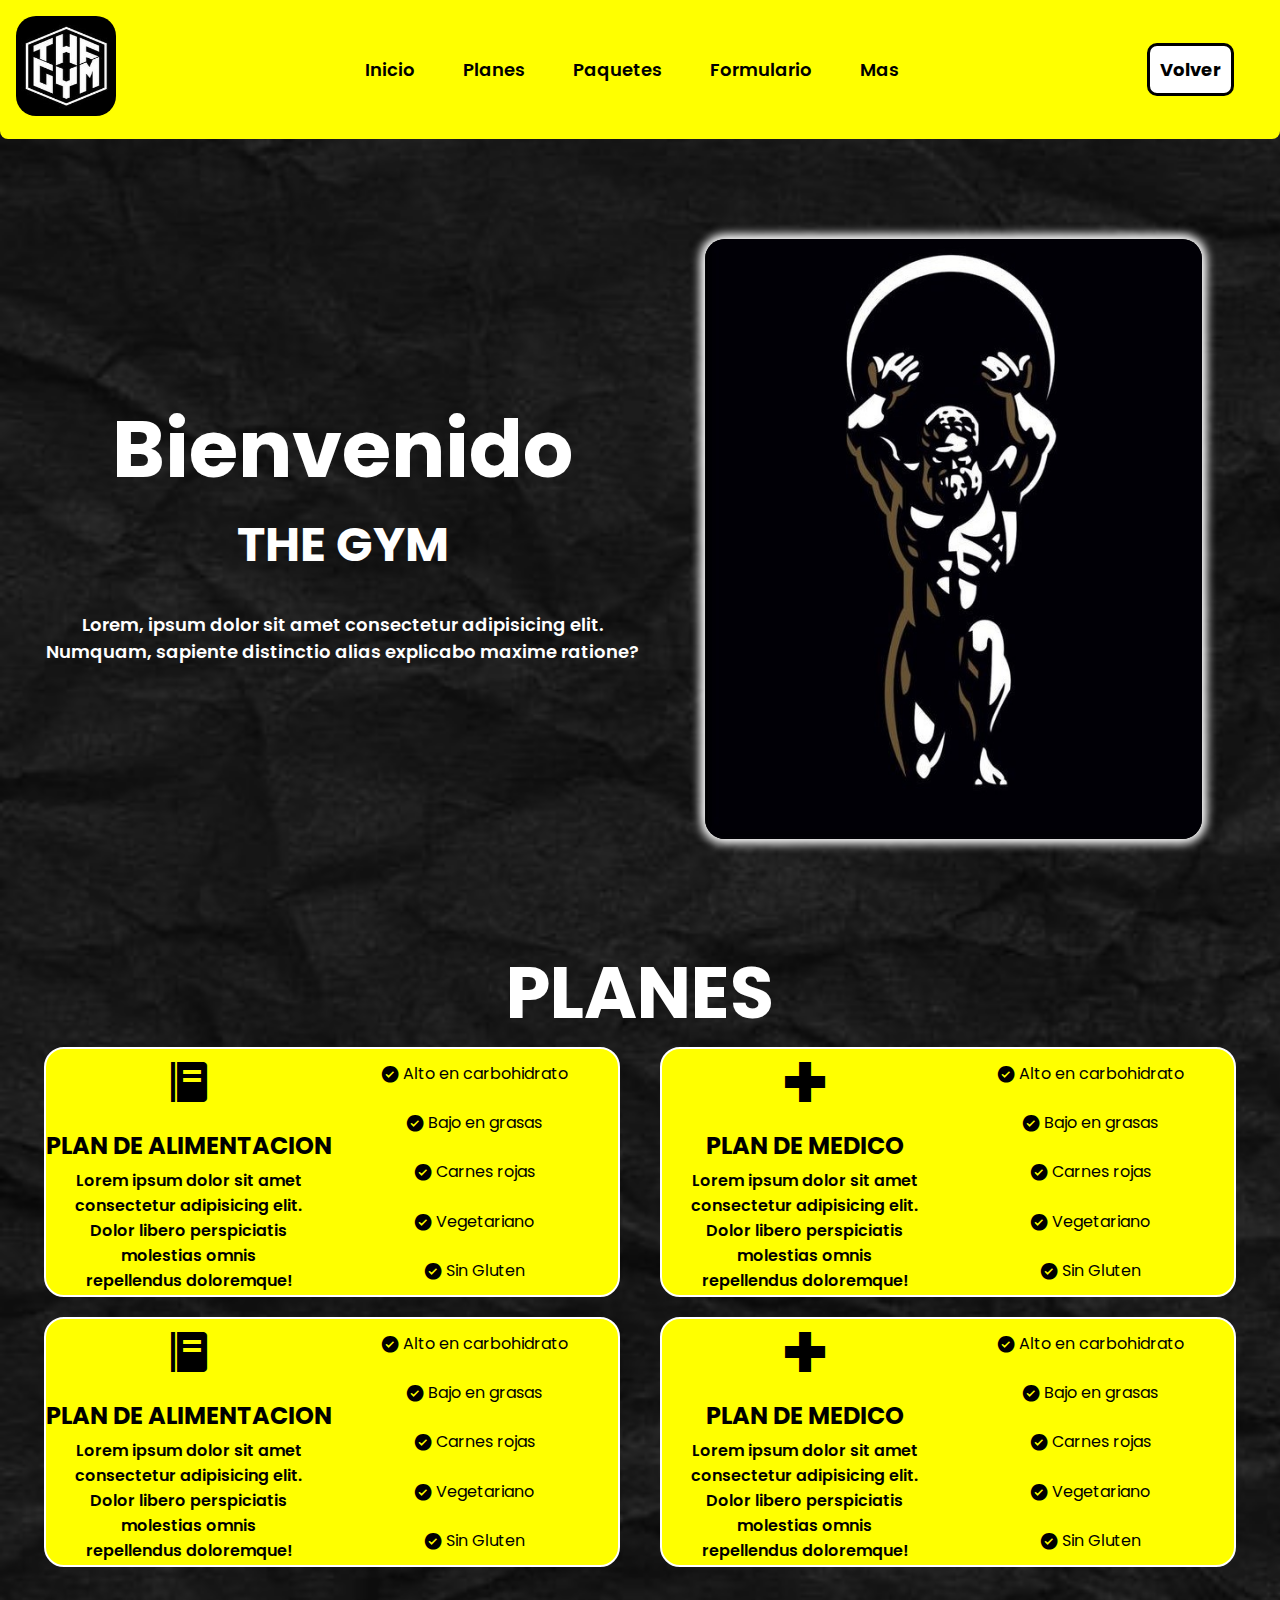
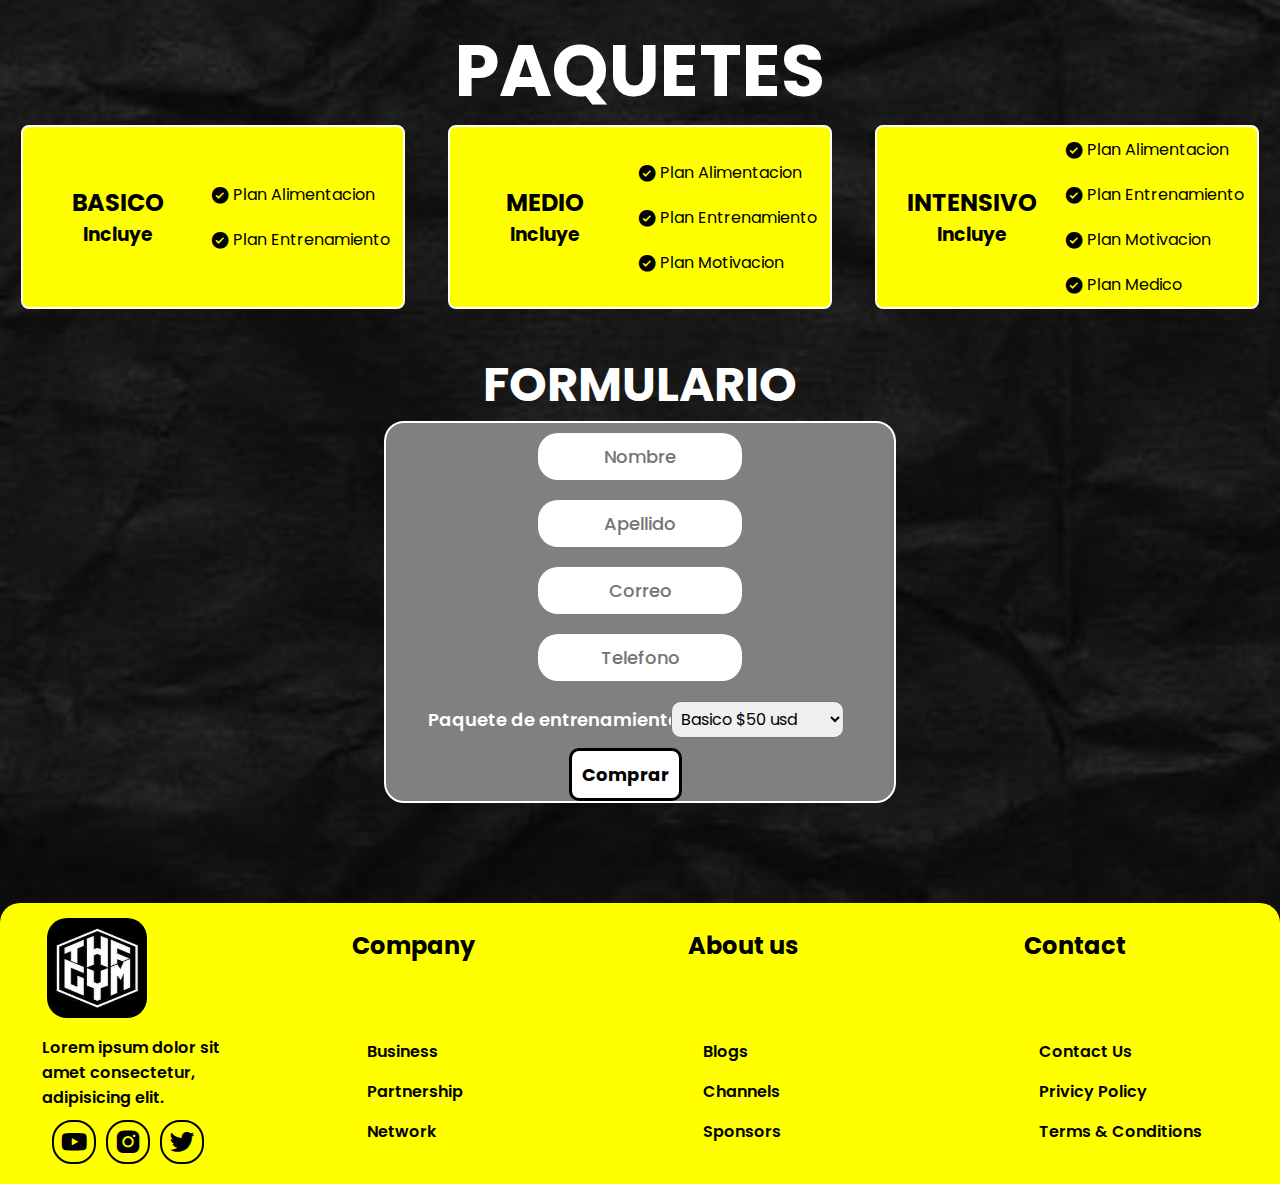
==== page/contrato.html @ 53d8124a "V 0.0.1" ====
<!DOCTYPE html>
<html lang="en">
  <head>
    <meta charset="UTF-8" />
    <meta name="viewport" content="width=device-width, initial-scale=1.0" />
    <link
      href="https://unpkg.com/boxicons@2.1.4/css/boxicons.min.css"
      rel="stylesheet" />
    <link rel="preconnect" href="https://fonts.gstatic.com" crossorigin />
    <link rel="preconnect" href="https://fonts.googleapis.com" />
    <link
      href="https://fonts.googleapis.com/css2?family=Poppins:ital,wght@0,400;0,500;0,600;1,700&display=swap"
      rel="stylesheet" />
    <link rel="stylesheet" href="../css/contrato.css" />
    <title>The Gym | Fitnes</title>
  </head>
  <body>
    <!-- navegador -->
    <nav>
      <div class="nav-logo">
        <a href="../index.html"><img src="../assets/img/logo.jpg" /></a>
      </div>
      <ul class="nav-links">
        <li><a href="../index.html">Inicio</a></li>
        <li><a href="#Planes">Planes</a></li>
        <li><a href="#Paquetes">Paquetes</a></li>
        <li><a href="#Formulario">Formulario</a></li>
        <li><a href="#mas">Mas</a></li>
      </ul>
      <a href="../index.html" class="btn-link"
        ><button class="btn">Volver</button></a
      >
    </nav>
    <!-- header -->
    <header>
      <div class="header-title">
        <h2>Bienvenido</h2>
        <h3>THE GYM</h3>
        <p>
          Lorem, ipsum dolor sit amet consectetur adipisicing elit. Numquam,
          sapiente distinctio alias explicabo maxime ratione?
        </p>
      </div>
      <div class="header-img">
        <img src="../assets/img/img1.jpg" />
      </div>
    </header>
    <!-- main -->
    <main>
      <div class="title-plans">
        <h2 id="Planes">Planes</h2>
      </div>
      <div class="content-plans1">
        <section class="casilla">
          <div class="container-info">
            <div class="icon">
              <i class="bx bxs-food-menu"></i>
            </div>
            <div class="title">
              <h2>Plan de alimentacion</h2>
            </div>
            <div class="txt">
              <p>
                Lorem ipsum dolor sit amet consectetur adipisicing elit. Dolor
                libero perspiciatis molestias omnis repellendus doloremque!
              </p>
            </div>
          </div>
          <div class="container-check">
            <div class="plans-check">
              <i class="bx bxs-check-circle"></i>
              <p>Alto en carbohidrato</p>
            </div>
            <div class="plans-check">
              <i class="bx bxs-check-circle"></i>
              <p>Bajo en grasas</p>
            </div>
            <div class="plans-check">
              <i class="bx bxs-check-circle"></i>
              <p>Carnes rojas</p>
            </div>
            <div class="plans-check">
              <i class="bx bxs-check-circle"></i>
              <p>Vegetariano</p>
            </div>
            <div class="plans-check">
              <i class="bx bxs-check-circle"></i>
              <p>Sin Gluten</p>
            </div>
          </div>
        </section>
        <section class="casilla">
          <div class="container-info">
            <div class="icon">
              <i class="bx bx-plus-medical"></i>
            </div>
            <div class="title">
              <h2>Plan de Medico</h2>
            </div>
            <div class="txt">
              <p>
                Lorem ipsum dolor sit amet consectetur adipisicing elit. Dolor
                libero perspiciatis molestias omnis repellendus doloremque!
              </p>
            </div>
          </div>
          <div class="container-check">
            <div class="plans-check">
              <i class="bx bxs-check-circle"></i>
              <p>Alto en carbohidrato</p>
            </div>
            <div class="plans-check">
              <i class="bx bxs-check-circle"></i>
              <p>Bajo en grasas</p>
            </div>
            <div class="plans-check">
              <i class="bx bxs-check-circle"></i>
              <p>Carnes rojas</p>
            </div>
            <div class="plans-check">
              <i class="bx bxs-check-circle"></i>
              <p>Vegetariano</p>
            </div>
            <div class="plans-check">
              <i class="bx bxs-check-circle"></i>
              <p>Sin Gluten</p>
            </div>
          </div>
        </section>
      </div>
      <div class="content-plans2">
        <section class="casilla">
          <div class="container-info">
            <div class="icon">
              <i class="bx bxs-food-menu"></i>
            </div>
            <div class="title">
              <h2>Plan de alimentacion</h2>
            </div>
            <div class="txt">
              <p>
                Lorem ipsum dolor sit amet consectetur adipisicing elit. Dolor
                libero perspiciatis molestias omnis repellendus doloremque!
              </p>
            </div>
          </div>
          <div class="container-check">
            <div class="plans-check">
              <i class="bx bxs-check-circle"></i>
              <p>Alto en carbohidrato</p>
            </div>
            <div class="plans-check">
              <i class="bx bxs-check-circle"></i>
              <p>Bajo en grasas</p>
            </div>
            <div class="plans-check">
              <i class="bx bxs-check-circle"></i>
              <p>Carnes rojas</p>
            </div>
            <div class="plans-check">
              <i class="bx bxs-check-circle"></i>
              <p>Vegetariano</p>
            </div>
            <div class="plans-check">
              <i class="bx bxs-check-circle"></i>
              <p>Sin Gluten</p>
            </div>
          </div>
        </section>
        <section class="casilla">
          <div class="container-info">
            <div class="icon">
              <i class="bx bx-plus-medical"></i>
            </div>
            <div class="title">
              <h2>Plan de Medico</h2>
            </div>
            <div class="txt">
              <p>
                Lorem ipsum dolor sit amet consectetur adipisicing elit. Dolor
                libero perspiciatis molestias omnis repellendus doloremque!
              </p>
            </div>
          </div>
          <div class="container-check">
            <div class="plans-check">
              <i class="bx bxs-check-circle"></i>
              <p>Alto en carbohidrato</p>
            </div>
            <div class="plans-check">
              <i class="bx bxs-check-circle"></i>
              <p>Bajo en grasas</p>
            </div>
            <div class="plans-check">
              <i class="bx bxs-check-circle"></i>
              <p>Carnes rojas</p>
            </div>
            <div class="plans-check">
              <i class="bx bxs-check-circle"></i>
              <p>Vegetariano</p>
            </div>
            <div class="plans-check">
              <i class="bx bxs-check-circle"></i>
              <p>Sin Gluten</p>
            </div>
          </div>
        </section>
      </div>
      <div class="title-paquete">
        <h2 id="Paquetes">Paquetes</h2>
      </div>
      <div class="content-p">
        <div class="tarjeta-p">
          <div class="container-p">
            <div class="p-title">
              <h2>Basico</h2>
            </div>
            <div class="p-subtitle">
              <h3>Incluye</h3>
            </div>
          </div>
          <div class="container-p-check">
            <div class="p-check">
              <i class="bx bxs-check-circle"></i>
              <p>Plan Alimentacion</p>
            </div>
            <div class="p-check">
              <i class="bx bxs-check-circle"></i>
              <p>Plan Entrenamiento</p>
            </div>
          </div>
        </div>
        <div class="tarjeta-p">
          <div class="container-p">
            <div class="p-title">
              <h2>Medio</h2>
            </div>
            <div class="p-subtitle">
              <h3>Incluye</h3>
            </div>
          </div>
          <div class="container-p-check">
            <div class="p-check">
              <i class="bx bxs-check-circle"></i>
              <p>Plan Alimentacion</p>
            </div>
            <div class="p-check">
              <i class="bx bxs-check-circle"></i>
              <p>Plan Entrenamiento</p>
            </div>
            <div class="p-check">
              <i class="bx bxs-check-circle"></i>
              <p>Plan Motivacion</p>
            </div>
          </div>
        </div>
        <div class="tarjeta-p">
          <div class="container-p">
            <div class="p-title">
              <h2>Intensivo</h2>
            </div>
            <div class="p-subtitle">
              <h3>Incluye</h3>
            </div>
          </div>
          <div class="container-p-check">
            <div class="p-check">
              <i class="bx bxs-check-circle"></i>
              <p>Plan Alimentacion</p>
            </div>
            <div class="p-check">
              <i class="bx bxs-check-circle"></i>
              <p>Plan Entrenamiento</p>
            </div>
            <div class="p-check">
              <i class="bx bxs-check-circle"></i>
              <p>Plan Motivacion</p>
            </div>
            <div class="p-check">
              <i class="bx bxs-check-circle"></i>
              <p>Plan Medico</p>
            </div>
          </div>
        </div>
      </div>
    </main>
    <div class="title-form" id="Formulario">
      <h2>Formulario</h2>
    </div>
    <form action="#" method="post">
      <div class="container-form">
        <label><input type="text" name="nombre" placeholder="Nombre" /></label>
        <label
          ><input type="text" name="apellido" placeholder="Apellido"
        /></label>
        <label><input type="email" name="mail" placeholder="Correo" /></label>
        <label>
          <input type="tel" name="telefono" placeholder="Telefono"
        /></label>
        <div class="form-check">
          <div class="txt">
            <p>Paquete de entrenamiento</p>
          </div>
          <select name="entrenamiento" id="">
            <option value="1">Basico $50 usd</option>
            <option value="2">Medio $70 usd</option>
            <option value="3">Intensivo $150 usd</option>
          </select>
        </div>
        <button class="btn">Comprar</button>
      </div>
    </form>
    <footer id="mas">
      <div class="content-footer">
        <div class="logo-footer">
          <img src="../assets/img/logo.jpg" />
          <p>Lorem ipsum dolor sit amet consectetur, adipisicing elit.</p>
          <div class="redes">
            <a href="#"><i class="bx bxl-youtube"></i></a>
            <a href="#"><i class="bx bxl-instagram-alt"></i></a>
            <a href="#"><i class="bx bxl-twitter"></i></a>
          </div>
        </div>
        <div class="content-links">
          <div class="container-links">
            <h3>Company</h3>
            <ul>
              <li><a href="#">Business</a></li>
              <li><a href="#">Partnership</a></li>
              <li><a href="#">Network</a></li>
            </ul>
          </div>
          <div class="container-links">
            <h3>About us</h3>
            <ul>
              <li><a href="#">Blogs</a></li>
              <li><a href="#">Channels</a></li>
              <li><a href="#">Sponsors</a></li>
            </ul>
          </div>
          <div class="container-links">
            <h3>Contact</h3>
            <ul>
              <li><a href="#">Contact Us</a></li>
              <li><a href="#">Privicy Policy</a></li>
              <li><a href="#">Terms & Conditions</a></li>
            </ul>
          </div>
        </div>
      </div>
    </footer>
  </body>
</html>
---- css/contrato.css ----
* {
  padding: 0;
  margin: 0;
  font-family: "poppins", sans-serif;
  box-sizing: border-box;
}
/* colores a usar*/
:root {
  --main-color: #ffff00;
  --txt-color: #ffffff;
  --txt-color-2: #000;
  --second-color: #ffff0090;
  --bg-color: #070613;
  --bg-color-2: grey;
}

body {
  background-image: url(../assets/img/bg.jpg);
  margin: auto;
  background-repeat: no-repeat;
  background-size: cover;
}
/* navegador */
nav {
  background-color: var(--main-color);
  padding: 1rem 1rem;
  display: flex;
  align-items: center;
  justify-content: space-between;
  gap: 2rem;
  border-bottom-left-radius: 8px;
  border-bottom-right-radius: 8px;
}
/* logo */
.nav-logo img {
  width: 100px;
  height: 100px;
  border-radius: 20px;
}
/* contenedeor de links */
.nav-links {
  list-style: none;
  display: flex;
  align-items: center;
  gap: 3rem;
}
/* links  */
.nav-links a {
  text-decoration: none;
  color: var(--txt-color-2);
  font-weight: 600;
  font-size: 18px;
}

.nav-links a:hover {
  text-decoration: underline solid;
  position: relative;
  top: 2px;
}

/* boton/es */
.btn {
  display: flex;
  justify-content: center;
  align-items: center;
  padding: 10px;
  margin-right: 30px;
  background: transparent;
  border-radius: 10px;
  cursor: pointer;
  font-weight: 700;
  font-size: 18px;
  border: 3px solid;
  transition: all 0.3s;
  background-color: var(--txt-color);
}

.btn:hover {
  background-color: var(--bg-color-2);
  transform: scale(1.1);
}

.btn-link {
  text-decoration: none;
}
/* header */
header {
  display: flex;
  color: var(--txt-color);
  width: 100%;
  margin-top: 100px;
}
/* titulos y texto */
.header-title {
  display: flex;
  flex-direction: column;
  width: 50%;
  float: left;
  margin-left: 30px;
  margin-top: 150px;
  text-align: center;
  cursor: default;
}

.header-title h2 {
  font-size: 5rem;
  width: 100%;
}

.header-title h3 {
  font-size: 3rem;
}

.header-title p {
  font-size: 18px;
  font-weight: 600;
  margin-top: 30px;
}
/* imagen del header */
.header-img {
  display: flex;
  width: 50%;
  float: right;
  height: 600px;
  position: relative;
  left: 50px;
}

.header-img img {
  border-radius: 20px;
  box-shadow: 0 0 10px 5px white;
}
/* main */
main {
  width: 100%;
  margin-top: 100px;
}
/* seccion planes */

/* titulo de planes */
.title-plans {
  display: flex;
  justify-content: center;
  font-size: 3rem;
  color: var(--txt-color);
  text-transform: uppercase;
}
/* contenedor de tarjetas */
.content-plans1 {
  width: 100%;
  display: flex;
  flex-direction: row;
  justify-content: center;
}
.content-plans2 {
  width: 100%;
  display: flex;
  flex-direction: row;
  justify-content: center;
  margin-top: 20px;
}
/* tarjeta contenedor */
.casilla {
  display: flex;
  width: 45%;
  background-color: var(--main-color);
  height: 250px;
  border-radius: 20px;
  margin: 0 20px;
  border: 2px solid white;
  transition: all 0.4s;
}
/* animacion de tarjeta */
.casilla:hover {
  transform: scale(1.1);
}

.container-info {
  display: flex;
  flex-direction: column;
  justify-content: space-around;
  align-items: center;
  text-align: center;
  width: 50%;
  float: left;
}

.icon {
  font-size: 3rem;
}

.title h2 {
  font-size: 24px;
  text-transform: uppercase;
  text-align: center;
}

.txt {
  width: 80%;
  font-weight: 600;
}

.container-check {
  display: flex;
  width: 50%;
  float: right;
  flex-direction: column;
  justify-content: space-around;
  align-items: center;
}

.plans-check {
  display: flex;
  flex-direction: row;
}

.plans-check i {
  position: relative;
  top: 3px;
  right: 3px;
  font-size: 20px;
}
/* seccion planes */

/* titulo paquetes */
.title-paquete {
  display: flex;
  justify-content: center;
  margin-top: 50px;
  color: var(--txt-color);
  font-size: 3rem;
  text-transform: uppercase;
}
/* contenedor de tarjetas */
.content-p {
  display: flex;
  justify-content: space-around;
  width: 100%;
}
/* tarjeta contenedor */
.tarjeta-p {
  display: flex;
  width: 30%;
  justify-content: space-around;
  background-color: var(--main-color);
  border-radius: 8px;
  border: 2px solid white;
}
/* contenedor titulo y subtitulo */
.container-p {
  width: 50%;
  display: flex;
  flex-direction: column;
  justify-content: center;
}
/* titulo de tarjeta */
.p-title {
  text-transform: uppercase;
  text-align: center;
}
/* sub titulo de tarjeta */
.p-subtitle {
  text-align: center;
}
/* contenedor de planes en tarjeta */
.container-p-check {
  width: 50%;
  display: flex;
  flex-direction: column;
  justify-content: center;
}

.p-check {
  display: flex;
  flex-direction: row;
  margin: 10px 0;
}

.p-check i {
  position: relative;
  font-size: 20px;
  top: 3px;
  right: 3px;
}
/* seccion de formulario  */
form {
  width: 100%;
  display: flex;
  justify-content: center;
}
/* titulo de formulario */
.title-form {
  display: flex;
  justify-content: center;
  margin-top: 40px;
  color: var(--txt-color);
  text-transform: uppercase;
  font-size: 2rem;
}
/* contenedor de foemulario */
.container-form {
  width: 40%;
  display: flex;
  flex-direction: column;
  justify-content: center;
  align-items: center;
  background-color: var(--bg-color-2);
  border-radius: 20px;
  border: 2px solid white;
}
.container-form label {
  display: flex;
  width: 100%;
  justify-content: center;
  margin: 10px 0;
}

label input {
  display: flex;
  width: 40%;
  padding: 10px 8px;
  border: none;
  border-radius: 20px;
  font-size: 18px;
  font-weight: 500;
  text-align: center;
}

input::placeholder {
  display: flex;
  text-align: center;
}

.form-check {
  display: flex;
  align-items: center;
  justify-content: center;
  width: 90%;
  margin-top: 10px;
}

.form-check .txt {
  text-align: center;
  font-size: 18px;
  font-weight: 600;
  color: var(--txt-color);
}

.form-check select {
  display: flex;
  position: relative;
  right: 25px;
  font-size: 16px;
  border-radius: 10px;
  padding: 5px 5px;
}

.container-form .btn {
  margin-top: 10px;
}
/* footer */
footer {
  display: flex;
  margin-top: 100px;
  width: 100%;
  background-color: var(--main-color);
  border-top-left-radius: 20px;
  border-top-right-radius: 20px;
}

.content-footer {
  display: flex;
  width: 100%;
  justify-content: center;
}

.logo-footer {
  width: 25%;
}

.logo-footer img {
  width: 100px;
  height: 100px;
  border-radius: 20px;
  margin: 15px 0 0 15px;
}

.logo-footer p {
  width: 70%;
  margin-left: 10px;
  font-weight: 600;
  margin-top: 10px;
  cursor: default;
}
/* iconos de redes */
.redes {
  display: flex;
  margin-left: 10px;
  margin-top: 10px;
  margin-bottom: 20px;
  width: 25%;
  flex-direction: row;
  justify-content: space-between;
  list-style: none;
}

.redes a {
  text-decoration: none;
  color: var(--txt-color-2);
  transition: all 0.2s;
}

.redes a:hover {
  transform: scale(1.1);
  color: var(--bg-color-2);
}

.redes i {
  font-size: 30px;
  margin-left: 10px;
  border: 2px solid;
  border-radius: 20px;
  padding: 5px;
  transition: all 0.2s;
}

/* contenedor de links de footer */
.content-links {
  display: flex;
  width: 70%;
  flex-direction: row;
  justify-content: space-between;
}

.container-links {
  width: 25%;
  display: flex;
  flex-direction: column;
  justify-content: space-around;
}

.container-links h3 {
  font-size: 24px;
  cursor: default;
}

.container-links ul {
  margin-top: 10px;
}

.container-links li {
  margin: 15px;
  list-style: none;
}

.container-links a {
  text-decoration: none;
  color: var(--txt-color-2);
  transition: all 0.3s;
  font-weight: 600;
}

.container-links a:hover {
  text-decoration: underline 2px solid;
}

@media (min-width: 480px) and (max-width: 1200px) {
  /* navegador */
  nav {
    display: flex;
    flex-direction: column;
    justify-content: space-around;
  }
  /* links */
  .nav-links {
    display: flex;
    justify-content: space-around;
    gap: 20px;
  }
  /* header */
  header {
    display: flex;
    flex-direction: column;
    width: 100%;
    text-align: center;
    margin: 0;
    margin-top: 20px;
  }
  /* titulo del header */
  .header-title {
    display: flex;
    flex-direction: column;
    width: 100%;
    text-align: center;
    margin: 0;
  }

  .header-title p {
    font-size: 16px;
    margin: 0 20px;
  }
  /* imagen del header */
  .header-img {
    display: flex;
    justify-content: center;
    align-items: center;
    width: 100%;
    margin: 0;
  }

  .header-img img {
    width: 300px;
    height: 400px;
    position: relative;
    right: 50px;
    margin: 0;
  }
  /* seccion de planes */
  .content-plans1 {
    display: flex;
    flex-direction: column;
    width: 100%;
    align-items: center;
  }

  .content-plans2 {
    display: flex;
    flex-direction: column;
    width: 100%;
    align-items: center;
  }

  .casilla {
    width: 80%;
    margin-top: 30px;
    height: auto;
  }

  .txt {
    width: 100%;
    font-size: 16px;
    margin: auto;
  }
  /* seccion de paquetes */
  .content-p {
    display: flex;
    flex-direction: column;
    align-items: center;
    width: 100%;
  }

  .tarjeta-p {
    display: flex;
    width: 80%;
    margin: 10px 0;
  }
  /* seccion de formulario */
  form {
    width: 100%;
  }
  .container-form {
    width: 80%;
    display: flex;
  }

  .container-form label {
    width: 100%;
  }

  label input {
    width: 60%;
  }

  .form-check {
    display: flex;
    flex-direction: column;
    width: 100%;
    text-align: center;
  }

  .form-check select {
    display: flex;
    position: relative;
    left: 2px;
    margin: 10px 0;
  }

  .container-form button {
    display: flex;
    width: 70%;
    position: relative;
    left: 16px;
    margin-bottom: 10px;
    margin-top: 10px;
  }
  /* footer */
  footer {
    display: flex;
    margin: 0;
    margin-top: 40px;
  }

  .logo-footer {
    width: 100%;
    display: flex;
    justify-content: space-around;
    align-items: center;
    text-align: center;
  }

  .logo-footer p {
    width: 40%;
  }

  .redes {
    display: flex;
    margin: 20px 0;
  }

  .content-links {
    display: flex;
    flex-direction: row;
    justify-content: center;
    text-align: center;
  }

  .content-footer {
    display: flex;
    flex-direction: column;
  }

  .redes {
    display: flex;
    flex-direction: column;
  }

  .redes a {
    margin: 5px 0;
  }

  .content-links {
    width: 100%;
    display: flex;
    flex-direction: row;
    justify-content: space-around;
  }
}
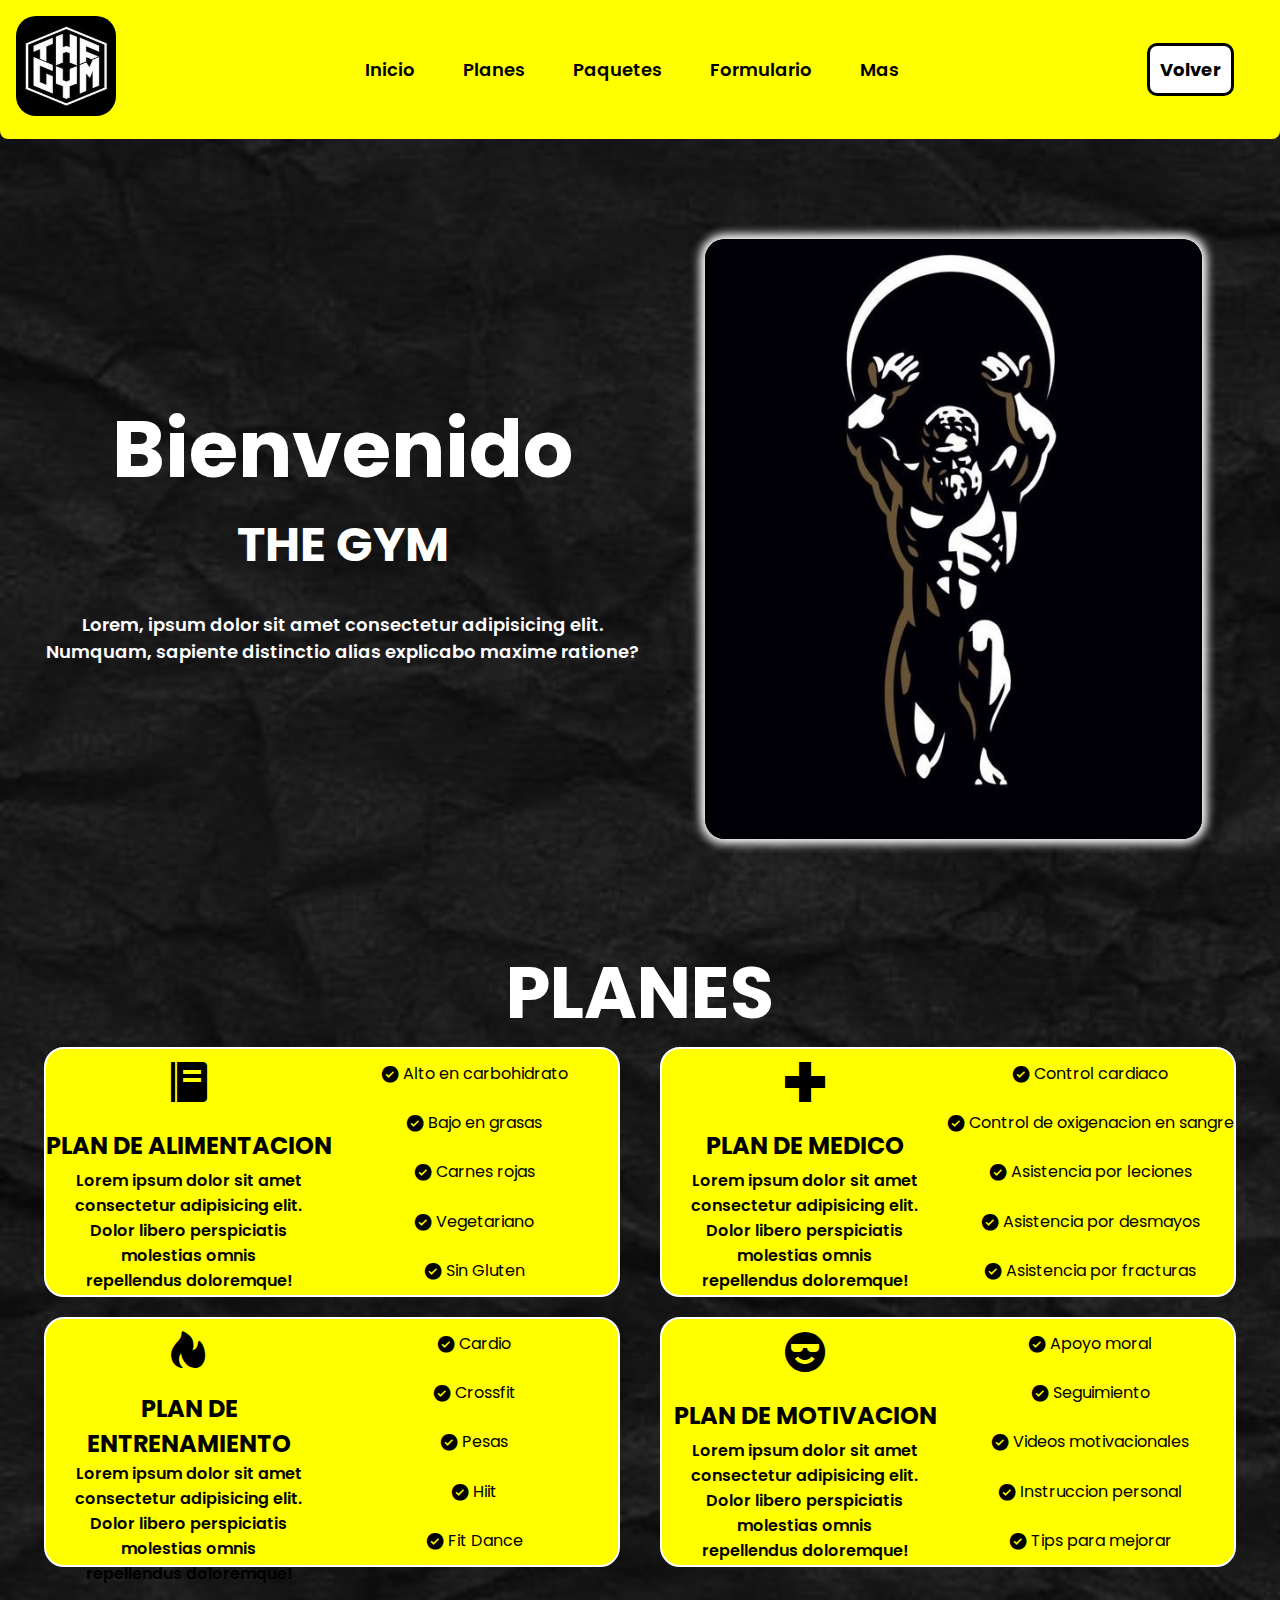
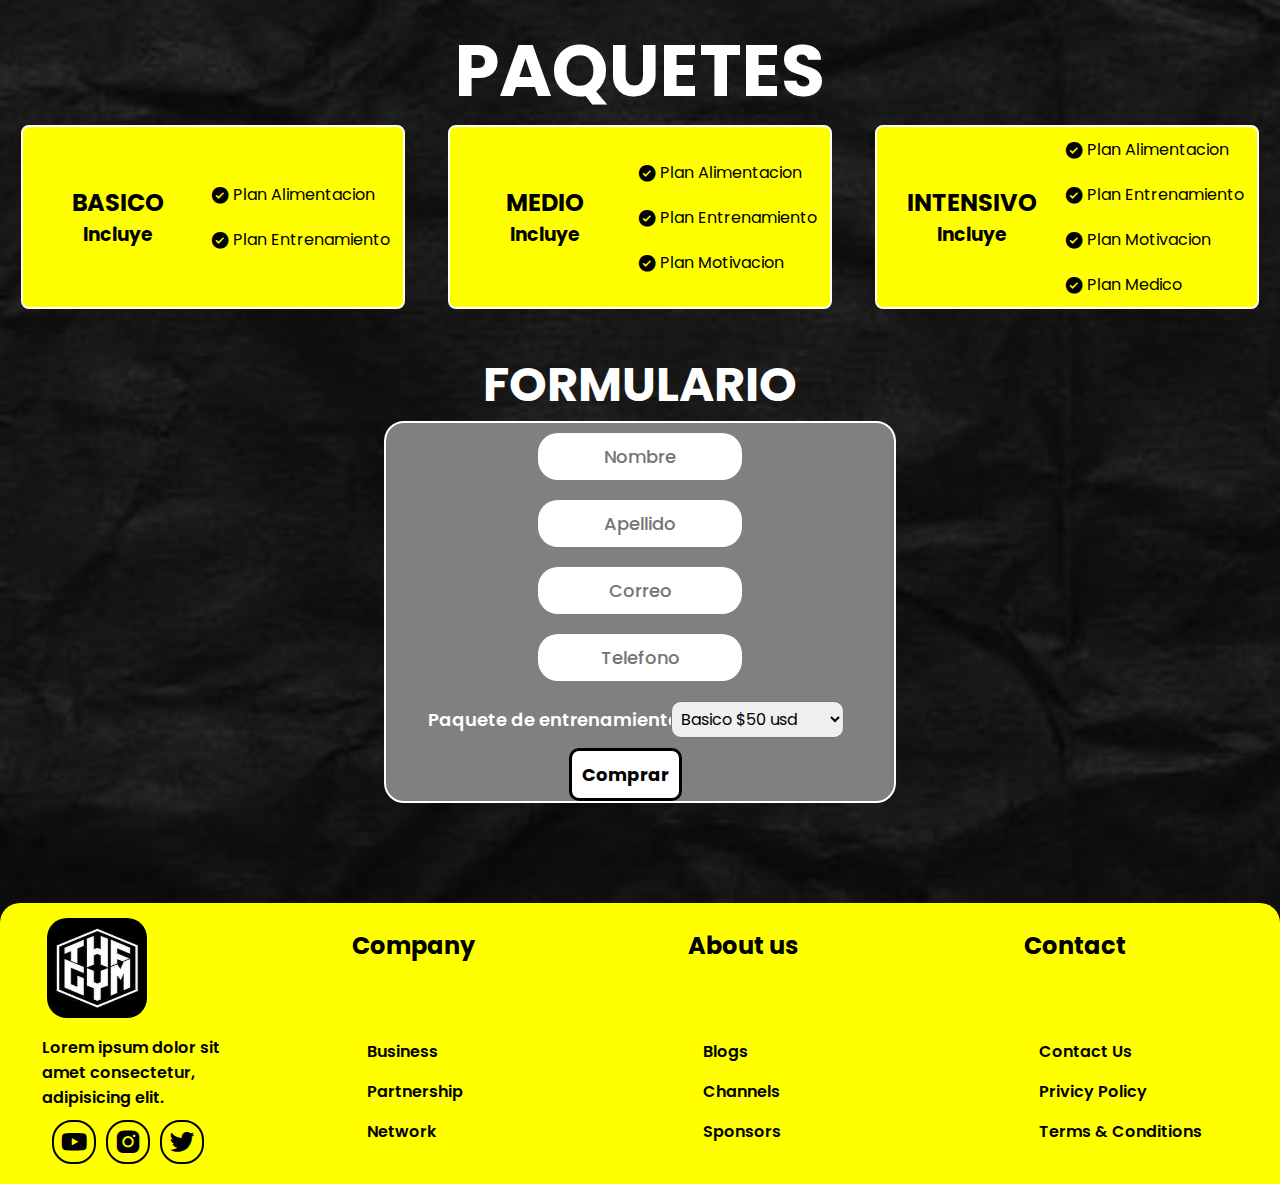
==== commit 21914757: "V 0.0.2" ====
--- a/page/contrato.html
+++ b/page/contrato.html
@@ -107,23 +107,23 @@
           <div class="container-check">
             <div class="plans-check">
               <i class="bx bxs-check-circle"></i>
-              <p>Alto en carbohidrato</p>
-            </div>
-            <div class="plans-check">
-              <i class="bx bxs-check-circle"></i>
-              <p>Bajo en grasas</p>
-            </div>
-            <div class="plans-check">
-              <i class="bx bxs-check-circle"></i>
-              <p>Carnes rojas</p>
-            </div>
-            <div class="plans-check">
-              <i class="bx bxs-check-circle"></i>
-              <p>Vegetariano</p>
-            </div>
-            <div class="plans-check">
-              <i class="bx bxs-check-circle"></i>
-              <p>Sin Gluten</p>
+              <p>Control cardiaco</p>
+            </div>
+            <div class="plans-check">
+              <i class="bx bxs-check-circle"></i>
+              <p>Control de oxigenacion en sangre</p>
+            </div>
+            <div class="plans-check">
+              <i class="bx bxs-check-circle"></i>
+              <p>Asistencia por leciones</p>
+            </div>
+            <div class="plans-check">
+              <i class="bx bxs-check-circle"></i>
+              <p>Asistencia por desmayos</p>
+            </div>
+            <div class="plans-check">
+              <i class="bx bxs-check-circle"></i>
+              <p>Asistencia por fracturas</p>
             </div>
           </div>
         </section>
@@ -132,10 +132,10 @@
         <section class="casilla">
           <div class="container-info">
             <div class="icon">
-              <i class="bx bxs-food-menu"></i>
+              <i class="bx bxs-hot"></i>
             </div>
             <div class="title">
-              <h2>Plan de alimentacion</h2>
+              <h2>Plan de entrenamiento</h2>
             </div>
             <div class="txt">
               <p>
@@ -147,33 +147,33 @@
           <div class="container-check">
             <div class="plans-check">
               <i class="bx bxs-check-circle"></i>
-              <p>Alto en carbohidrato</p>
-            </div>
-            <div class="plans-check">
-              <i class="bx bxs-check-circle"></i>
-              <p>Bajo en grasas</p>
-            </div>
-            <div class="plans-check">
-              <i class="bx bxs-check-circle"></i>
-              <p>Carnes rojas</p>
-            </div>
-            <div class="plans-check">
-              <i class="bx bxs-check-circle"></i>
-              <p>Vegetariano</p>
-            </div>
-            <div class="plans-check">
-              <i class="bx bxs-check-circle"></i>
-              <p>Sin Gluten</p>
+              <p>Cardio</p>
+            </div>
+            <div class="plans-check">
+              <i class="bx bxs-check-circle"></i>
+              <p>Crossfit</p>
+            </div>
+            <div class="plans-check">
+              <i class="bx bxs-check-circle"></i>
+              <p>Pesas</p>
+            </div>
+            <div class="plans-check">
+              <i class="bx bxs-check-circle"></i>
+              <p>Hiit</p>
+            </div>
+            <div class="plans-check">
+              <i class="bx bxs-check-circle"></i>
+              <p>Fit Dance</p>
             </div>
           </div>
         </section>
         <section class="casilla">
           <div class="container-info">
             <div class="icon">
-              <i class="bx bx-plus-medical"></i>
+              <i class="bx bxs-cool"></i>
             </div>
             <div class="title">
-              <h2>Plan de Medico</h2>
+              <h2>Plan de Motivacion</h2>
             </div>
             <div class="txt">
               <p>
@@ -185,23 +185,23 @@
           <div class="container-check">
             <div class="plans-check">
               <i class="bx bxs-check-circle"></i>
-              <p>Alto en carbohidrato</p>
-            </div>
-            <div class="plans-check">
-              <i class="bx bxs-check-circle"></i>
-              <p>Bajo en grasas</p>
-            </div>
-            <div class="plans-check">
-              <i class="bx bxs-check-circle"></i>
-              <p>Carnes rojas</p>
-            </div>
-            <div class="plans-check">
-              <i class="bx bxs-check-circle"></i>
-              <p>Vegetariano</p>
-            </div>
-            <div class="plans-check">
-              <i class="bx bxs-check-circle"></i>
-              <p>Sin Gluten</p>
+              <p>Apoyo moral</p>
+            </div>
+            <div class="plans-check">
+              <i class="bx bxs-check-circle"></i>
+              <p>Seguimiento</p>
+            </div>
+            <div class="plans-check">
+              <i class="bx bxs-check-circle"></i>
+              <p>Videos motivacionales</p>
+            </div>
+            <div class="plans-check">
+              <i class="bx bxs-check-circle"></i>
+              <p>Instruccion personal</p>
+            </div>
+            <div class="plans-check">
+              <i class="bx bxs-check-circle"></i>
+              <p>Tips para mejorar</p>
             </div>
           </div>
         </section>
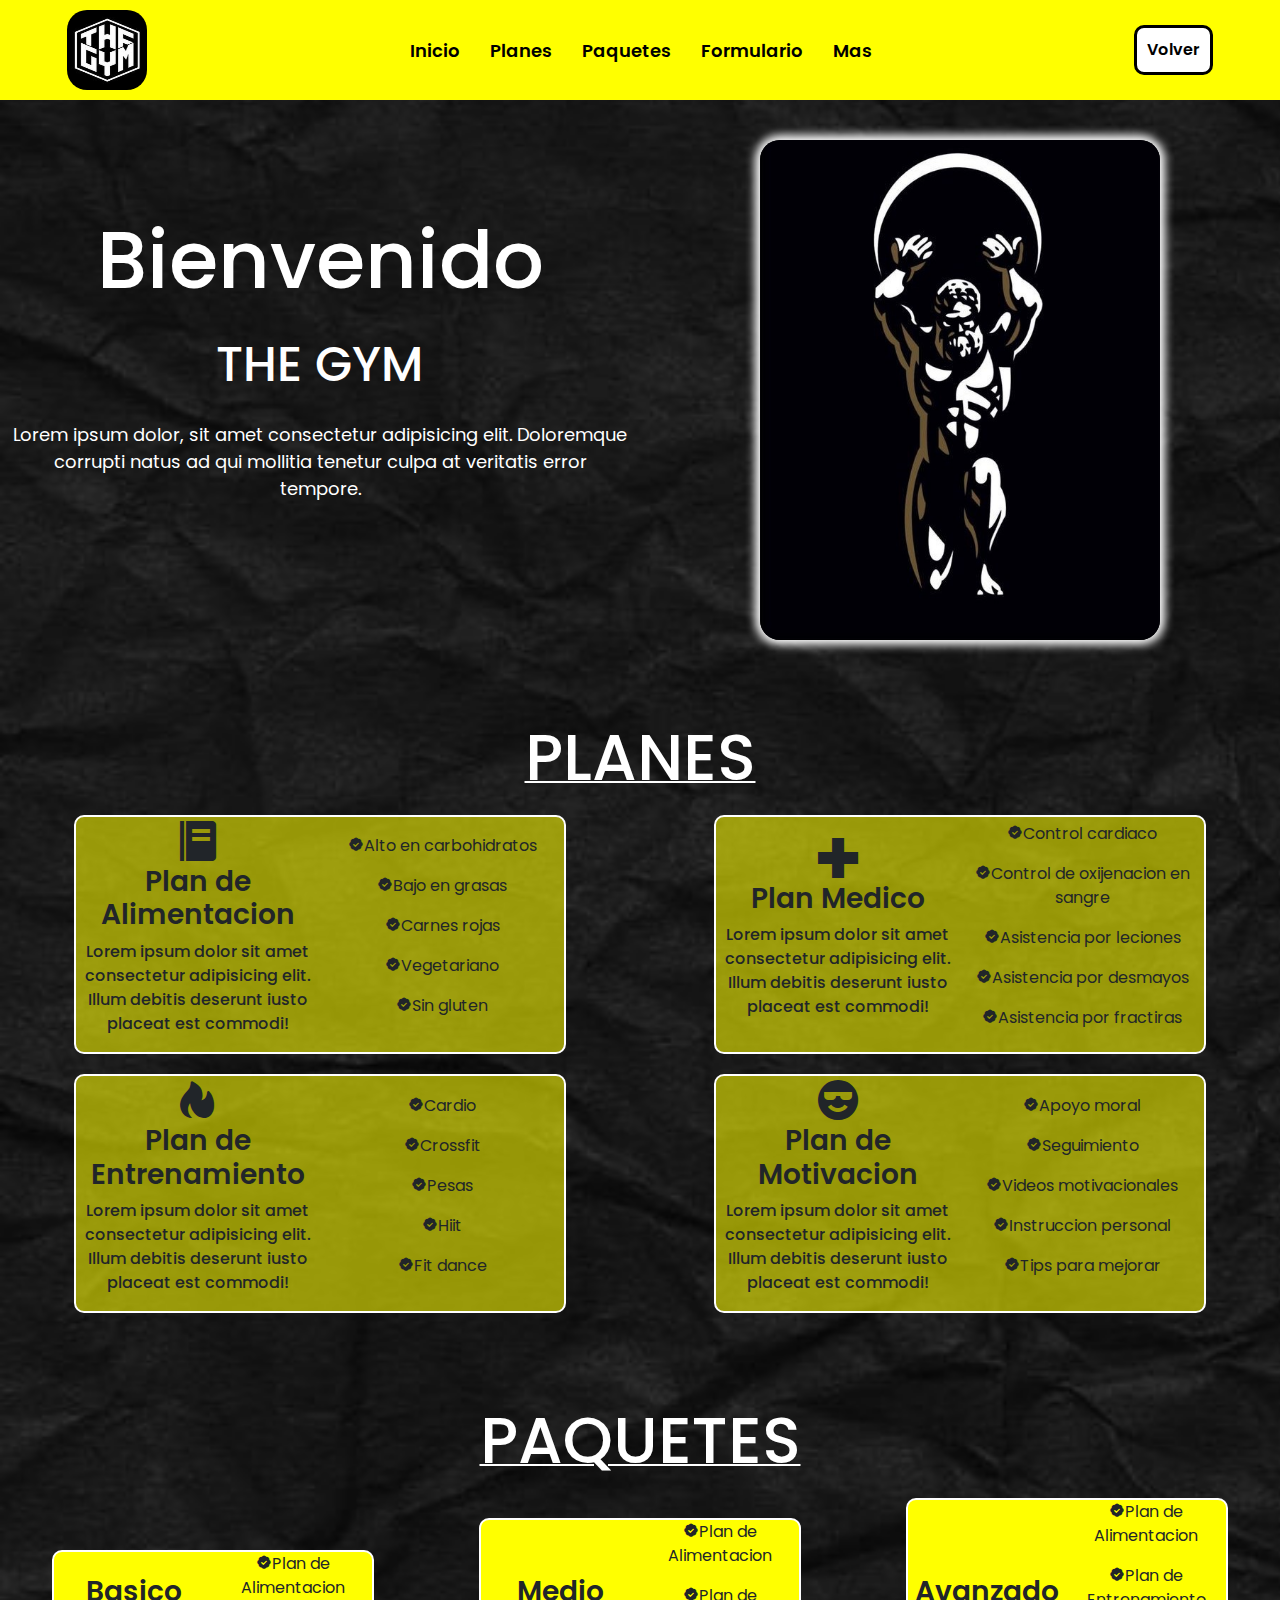
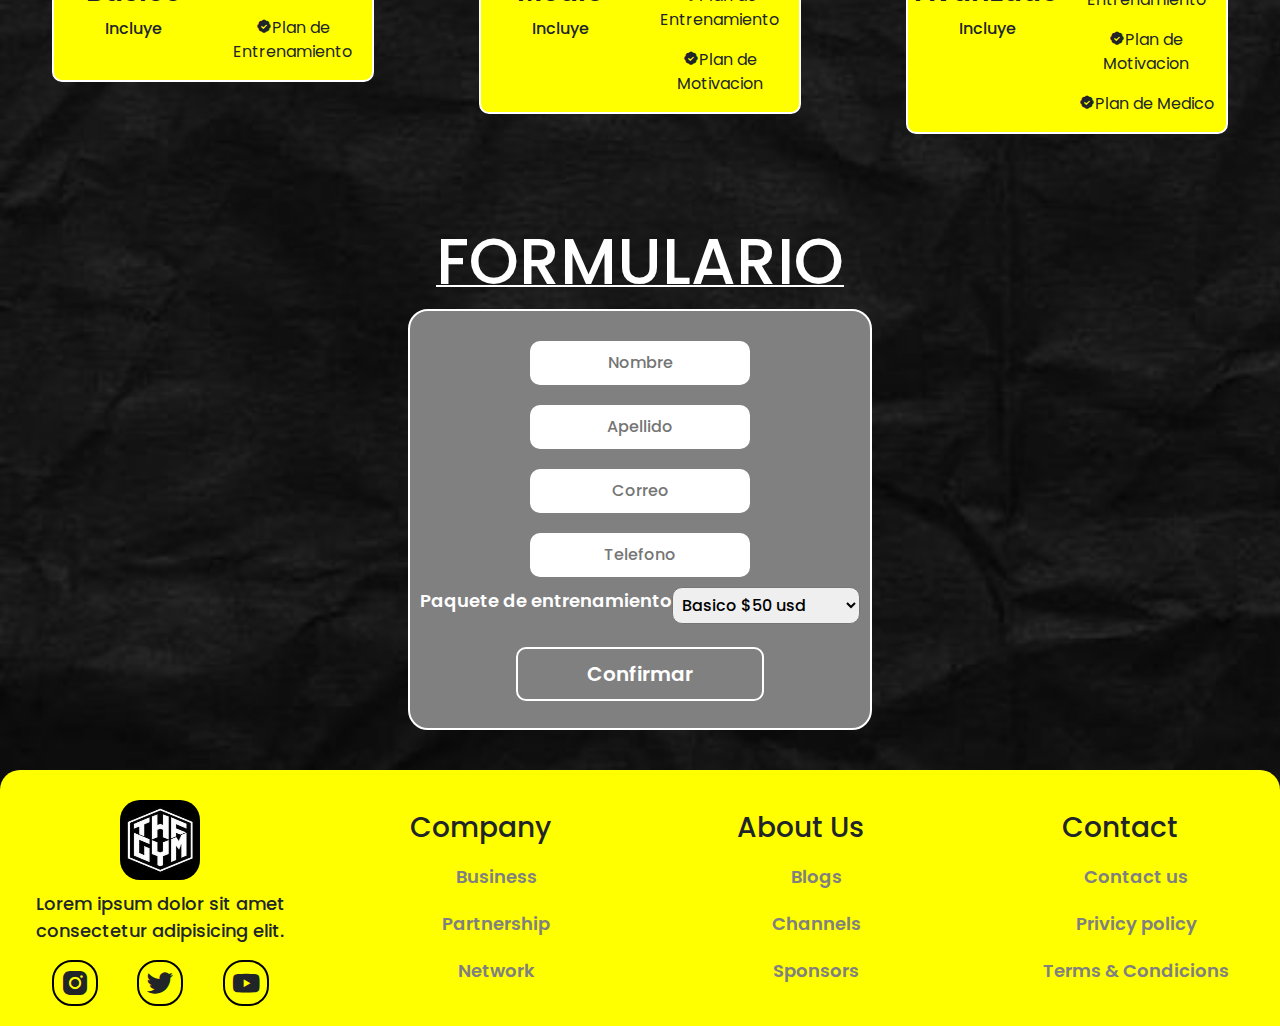
==== commit e9dcef4b: "v 0.0.3" ====
--- a/page/contrato.html
+++ b/page/contrato.html
@@ -4,350 +4,320 @@
     <meta charset="UTF-8" />
     <meta name="viewport" content="width=device-width, initial-scale=1.0" />
     <link
+      href="https://cdn.jsdelivr.net/npm/bootstrap@5.3.0/dist/css/bootstrap.min.css"
+      rel="stylesheet" />
+    <link rel="stylesheet" href="../css/contrato.css" />
+    <link rel="icon" type="imagen" href="../assets/logo.jpg" />
+    <link
       href="https://unpkg.com/boxicons@2.1.4/css/boxicons.min.css"
       rel="stylesheet" />
-    <link rel="preconnect" href="https://fonts.gstatic.com" crossorigin />
-    <link rel="preconnect" href="https://fonts.googleapis.com" />
-    <link
-      href="https://fonts.googleapis.com/css2?family=Poppins:ital,wght@0,400;0,500;0,600;1,700&display=swap"
-      rel="stylesheet" />
-    <link rel="stylesheet" href="../css/contrato.css" />
-    <title>The Gym | Fitnes</title>
+    <title>The Gym | Fittnes</title>
   </head>
   <body>
-    <!-- navegador -->
-    <nav>
-      <div class="nav-logo">
-        <a href="../index.html"><img src="../assets/img/logo.jpg" /></a>
-      </div>
-      <ul class="nav-links">
-        <li><a href="../index.html">Inicio</a></li>
-        <li><a href="#Planes">Planes</a></li>
-        <li><a href="#Paquetes">Paquetes</a></li>
-        <li><a href="#Formulario">Formulario</a></li>
-        <li><a href="#mas">Mas</a></li>
-      </ul>
-      <a href="../index.html" class="btn-link"
-        ><button class="btn">Volver</button></a
-      >
-    </nav>
-    <!-- header -->
+    <!-- inicio header -->
     <header>
-      <div class="header-title">
-        <h2>Bienvenido</h2>
-        <h3>THE GYM</h3>
-        <p>
-          Lorem, ipsum dolor sit amet consectetur adipisicing elit. Numquam,
-          sapiente distinctio alias explicabo maxime ratione?
-        </p>
-      </div>
-      <div class="header-img">
-        <img src="../assets/img/img1.jpg" />
+      <div class="container-fluid">
+        <div class="row">
+          <!-- inicio logo -->
+          <div class="col-md-2">
+            <div class="logo">
+              <a href="../index.html"><img src="../assets/logo.jpg" /></a>
+            </div>
+          </div>
+          <!-- fin logo -->
+
+          <!-- inicio nav -->
+          <div class="col-md-8">
+            <div class="nav">
+              <ul>
+                <li><a href="../index.html">Inicio</a></li>
+                <li><a href="#planes">Planes</a></li>
+                <li><a href="#paquetes">Paquetes</a></li>
+                <li><a href="#formulario">Formulario</a></li>
+                <li><a href="#mas">Mas</a></li>
+              </ul>
+            </div>
+          </div>
+          <!-- fin nav -->
+
+          <!-- inicio boton -->
+          <div class="col-md-2">
+            <div class="btn">
+              <a href="../index.html"><button>Volver</button></a>
+            </div>
+          </div>
+          <!-- fin boton -->
+        </div>
       </div>
     </header>
-    <!-- main -->
+    <!-- fin header -->
+
+    <!-- inicio main -->
     <main>
-      <div class="title-plans">
-        <h2 id="Planes">Planes</h2>
-      </div>
-      <div class="content-plans1">
-        <section class="casilla">
-          <div class="container-info">
-            <div class="icon">
-              <i class="bx bxs-food-menu"></i>
-            </div>
-            <div class="title">
-              <h2>Plan de alimentacion</h2>
-            </div>
-            <div class="txt">
-              <p>
-                Lorem ipsum dolor sit amet consectetur adipisicing elit. Dolor
-                libero perspiciatis molestias omnis repellendus doloremque!
-              </p>
-            </div>
-          </div>
-          <div class="container-check">
-            <div class="plans-check">
-              <i class="bx bxs-check-circle"></i>
-              <p>Alto en carbohidrato</p>
-            </div>
-            <div class="plans-check">
-              <i class="bx bxs-check-circle"></i>
-              <p>Bajo en grasas</p>
-            </div>
-            <div class="plans-check">
-              <i class="bx bxs-check-circle"></i>
-              <p>Carnes rojas</p>
-            </div>
-            <div class="plans-check">
-              <i class="bx bxs-check-circle"></i>
-              <p>Vegetariano</p>
-            </div>
-            <div class="plans-check">
-              <i class="bx bxs-check-circle"></i>
-              <p>Sin Gluten</p>
-            </div>
-          </div>
-        </section>
-        <section class="casilla">
-          <div class="container-info">
-            <div class="icon">
-              <i class="bx bx-plus-medical"></i>
-            </div>
-            <div class="title">
-              <h2>Plan de Medico</h2>
-            </div>
-            <div class="txt">
-              <p>
-                Lorem ipsum dolor sit amet consectetur adipisicing elit. Dolor
-                libero perspiciatis molestias omnis repellendus doloremque!
-              </p>
-            </div>
-          </div>
-          <div class="container-check">
-            <div class="plans-check">
-              <i class="bx bxs-check-circle"></i>
-              <p>Control cardiaco</p>
-            </div>
-            <div class="plans-check">
-              <i class="bx bxs-check-circle"></i>
-              <p>Control de oxigenacion en sangre</p>
-            </div>
-            <div class="plans-check">
-              <i class="bx bxs-check-circle"></i>
-              <p>Asistencia por leciones</p>
-            </div>
-            <div class="plans-check">
-              <i class="bx bxs-check-circle"></i>
-              <p>Asistencia por desmayos</p>
-            </div>
-            <div class="plans-check">
-              <i class="bx bxs-check-circle"></i>
-              <p>Asistencia por fracturas</p>
-            </div>
-          </div>
-        </section>
-      </div>
-      <div class="content-plans2">
-        <section class="casilla">
-          <div class="container-info">
-            <div class="icon">
-              <i class="bx bxs-hot"></i>
-            </div>
-            <div class="title">
-              <h2>Plan de entrenamiento</h2>
-            </div>
-            <div class="txt">
-              <p>
-                Lorem ipsum dolor sit amet consectetur adipisicing elit. Dolor
-                libero perspiciatis molestias omnis repellendus doloremque!
-              </p>
-            </div>
-          </div>
-          <div class="container-check">
-            <div class="plans-check">
-              <i class="bx bxs-check-circle"></i>
-              <p>Cardio</p>
-            </div>
-            <div class="plans-check">
-              <i class="bx bxs-check-circle"></i>
-              <p>Crossfit</p>
-            </div>
-            <div class="plans-check">
-              <i class="bx bxs-check-circle"></i>
-              <p>Pesas</p>
-            </div>
-            <div class="plans-check">
-              <i class="bx bxs-check-circle"></i>
-              <p>Hiit</p>
-            </div>
-            <div class="plans-check">
-              <i class="bx bxs-check-circle"></i>
-              <p>Fit Dance</p>
-            </div>
-          </div>
-        </section>
-        <section class="casilla">
-          <div class="container-info">
-            <div class="icon">
-              <i class="bx bxs-cool"></i>
-            </div>
-            <div class="title">
-              <h2>Plan de Motivacion</h2>
-            </div>
-            <div class="txt">
-              <p>
-                Lorem ipsum dolor sit amet consectetur adipisicing elit. Dolor
-                libero perspiciatis molestias omnis repellendus doloremque!
-              </p>
-            </div>
-          </div>
-          <div class="container-check">
-            <div class="plans-check">
-              <i class="bx bxs-check-circle"></i>
-              <p>Apoyo moral</p>
-            </div>
-            <div class="plans-check">
-              <i class="bx bxs-check-circle"></i>
-              <p>Seguimiento</p>
-            </div>
-            <div class="plans-check">
-              <i class="bx bxs-check-circle"></i>
-              <p>Videos motivacionales</p>
-            </div>
-            <div class="plans-check">
-              <i class="bx bxs-check-circle"></i>
-              <p>Instruccion personal</p>
-            </div>
-            <div class="plans-check">
-              <i class="bx bxs-check-circle"></i>
-              <p>Tips para mejorar</p>
-            </div>
-          </div>
-        </section>
-      </div>
-      <div class="title-paquete">
-        <h2 id="Paquetes">Paquetes</h2>
-      </div>
-      <div class="content-p">
-        <div class="tarjeta-p">
-          <div class="container-p">
-            <div class="p-title">
-              <h2>Basico</h2>
-            </div>
-            <div class="p-subtitle">
-              <h3>Incluye</h3>
-            </div>
-          </div>
-          <div class="container-p-check">
-            <div class="p-check">
-              <i class="bx bxs-check-circle"></i>
-              <p>Plan Alimentacion</p>
-            </div>
-            <div class="p-check">
-              <i class="bx bxs-check-circle"></i>
-              <p>Plan Entrenamiento</p>
-            </div>
-          </div>
-        </div>
-        <div class="tarjeta-p">
-          <div class="container-p">
-            <div class="p-title">
-              <h2>Medio</h2>
-            </div>
-            <div class="p-subtitle">
-              <h3>Incluye</h3>
-            </div>
-          </div>
-          <div class="container-p-check">
-            <div class="p-check">
-              <i class="bx bxs-check-circle"></i>
-              <p>Plan Alimentacion</p>
-            </div>
-            <div class="p-check">
-              <i class="bx bxs-check-circle"></i>
-              <p>Plan Entrenamiento</p>
-            </div>
-            <div class="p-check">
-              <i class="bx bxs-check-circle"></i>
-              <p>Plan Motivacion</p>
-            </div>
-          </div>
-        </div>
-        <div class="tarjeta-p">
-          <div class="container-p">
-            <div class="p-title">
-              <h2>Intensivo</h2>
-            </div>
-            <div class="p-subtitle">
-              <h3>Incluye</h3>
-            </div>
-          </div>
-          <div class="container-p-check">
-            <div class="p-check">
-              <i class="bx bxs-check-circle"></i>
-              <p>Plan Alimentacion</p>
-            </div>
-            <div class="p-check">
-              <i class="bx bxs-check-circle"></i>
-              <p>Plan Entrenamiento</p>
-            </div>
-            <div class="p-check">
-              <i class="bx bxs-check-circle"></i>
-              <p>Plan Motivacion</p>
-            </div>
-            <div class="p-check">
-              <i class="bx bxs-check-circle"></i>
-              <p>Plan Medico</p>
-            </div>
-          </div>
-        </div>
-      </div>
+      <!-- inicio seccion 1 -->
+      <section>
+        <div class="container-fluid">
+          <div class="row">
+            <!-- inicio Lado izquierdo texto -->
+            <div class="col-md-6">
+              <div class="txt">
+                <h2>Bienvenido</h2>
+                <h3>THE GYM</h3>
+                <p>
+                  Lorem ipsum dolor, sit amet consectetur adipisicing elit.
+                  Doloremque corrupti natus ad qui mollitia tenetur culpa at
+                  veritatis error tempore.
+                </p>
+              </div>
+            </div>
+            <!-- fin Lado izquierdo texto -->
+
+            <!-- inicio Lado derecho imagen -->
+            <div class="col-md-6">
+              <div class="img">
+                <img src="../assets/img1.jpg" />
+              </div>
+            </div>
+            <!-- fin Lado derecho imagen -->
+          </div>
+        </div>
+      </section>
+      <!-- fin seccion 1 -->
+
+      <!-- inicio seccion 2 -->
+      <section id="planes">
+        <div class="container-fluid">
+          <div class="row">
+            <div class="col-md-12">
+              <div class="titulo">
+                <h2>Planes</h2>
+              </div>
+            </div>
+            <div class="col-md-6">
+              <div class="tarjeta">
+                <div class="data">
+                  <i class="bx bxs-food-menu"></i>
+                  <h3>Plan de Alimentacion</h3>
+                  <p>
+                    Lorem ipsum dolor sit amet consectetur adipisicing elit.
+                    Illum debitis deserunt iusto placeat est commodi!
+                  </p>
+                </div>
+                <div class="check">
+                  <p><i class="bx bxs-badge-check"></i>Alto en carbohidratos</p>
+                  <p><i class="bx bxs-badge-check"></i>Bajo en grasas</p>
+                  <p><i class="bx bxs-badge-check"></i>Carnes rojas</p>
+                  <p><i class="bx bxs-badge-check"></i>Vegetariano</p>
+                  <p><i class="bx bxs-badge-check"></i>Sin gluten</p>
+                </div>
+              </div>
+            </div>
+            <div class="col-md-6">
+              <div class="tarjeta">
+                <div class="data">
+                  <i class="bx bx-plus-medical"></i>
+                  <h3>Plan Medico</h3>
+                  <p>
+                    Lorem ipsum dolor sit amet consectetur adipisicing elit.
+                    Illum debitis deserunt iusto placeat est commodi!
+                  </p>
+                </div>
+                <div class="check">
+                  <p><i class="bx bxs-badge-check"></i>Control cardiaco</p>
+                  <p>
+                    <i class="bx bxs-badge-check"></i>Control de oxijenacion en
+                    sangre
+                  </p>
+                  <p>
+                    <i class="bx bxs-badge-check"></i>Asistencia por leciones
+                  </p>
+                  <p>
+                    <i class="bx bxs-badge-check"></i>Asistencia por desmayos
+                  </p>
+                  <p>
+                    <i class="bx bxs-badge-check"></i>Asistencia por fractiras
+                  </p>
+                </div>
+              </div>
+            </div>
+            <div class="col-md-6">
+              <div class="tarjeta">
+                <div class="data">
+                  <i class="bx bxs-hot"></i>
+                  <h3>Plan de Entrenamiento</h3>
+                  <p>
+                    Lorem ipsum dolor sit amet consectetur adipisicing elit.
+                    Illum debitis deserunt iusto placeat est commodi!
+                  </p>
+                </div>
+                <div class="check">
+                  <p><i class="bx bxs-badge-check"></i>Cardio</p>
+                  <p><i class="bx bxs-badge-check"></i>Crossfit</p>
+                  <p><i class="bx bxs-badge-check"></i>Pesas</p>
+                  <p><i class="bx bxs-badge-check"></i>Hiit</p>
+                  <p><i class="bx bxs-badge-check"></i>Fit dance</p>
+                </div>
+              </div>
+            </div>
+            <div class="col-md-6">
+              <div class="tarjeta">
+                <div class="data">
+                  <i class="bx bxs-cool"></i>
+                  <h3>Plan de Motivacion</h3>
+                  <p>
+                    Lorem ipsum dolor sit amet consectetur adipisicing elit.
+                    Illum debitis deserunt iusto placeat est commodi!
+                  </p>
+                </div>
+                <div class="check">
+                  <p><i class="bx bxs-badge-check"></i>Apoyo moral</p>
+                  <p><i class="bx bxs-badge-check"></i>Seguimiento</p>
+                  <p><i class="bx bxs-badge-check"></i>Videos motivacionales</p>
+                  <p><i class="bx bxs-badge-check"></i>Instruccion personal</p>
+                  <p><i class="bx bxs-badge-check"></i>Tips para mejorar</p>
+                </div>
+              </div>
+            </div>
+          </div>
+        </div>
+      </section>
+      <!-- fin seccion 2 -->
+
+      <!-- inicio seccion 3 -->
+      <section id="paquetes">
+        <div class="container-fluid">
+          <div class="row">
+            <div class="col-md-12">
+              <div class="titulo">
+                <h2>Paquetes</h2>
+              </div>
+            </div>
+            <div class="col-md-4">
+              <div class="tarjeta">
+                <div class="data">
+                  <h3>Basico</h3>
+                  <p>Incluye</p>
+                </div>
+                <div class="check">
+                  <p><i class="bx bxs-badge-check"></i>Plan de Alimentacion</p>
+                  <p><i class="bx bxs-badge-check"></i>Plan de Entrenamiento</p>
+                </div>
+              </div>
+            </div>
+            <div class="col-md-4">
+              <div class="tarjeta">
+                <div class="data">
+                  <h3>Medio</h3>
+                  <p>Incluye</p>
+                </div>
+                <div class="check">
+                  <p><i class="bx bxs-badge-check"></i>Plan de Alimentacion</p>
+                  <p><i class="bx bxs-badge-check"></i>Plan de Entrenamiento</p>
+                  <p><i class="bx bxs-badge-check"></i>Plan de Motivacion</p>
+                </div>
+              </div>
+            </div>
+            <div class="col-md-4">
+              <div class="tarjeta">
+                <div class="data">
+                  <h3>Avanzado</h3>
+                  <p>Incluye</p>
+                </div>
+                <div class="check">
+                  <p><i class="bx bxs-badge-check"></i>Plan de Alimentacion</p>
+                  <p><i class="bx bxs-badge-check"></i>Plan de Entrenamiento</p>
+                  <p><i class="bx bxs-badge-check"></i>Plan de Motivacion</p>
+                  <p><i class="bx bxs-badge-check"></i>Plan de Medico</p>
+                </div>
+              </div>
+            </div>
+          </div>
+        </div>
+      </section>
+      <!-- fin seccion 3 -->
+
+      <!-- inicio seccion 4 -->
+      <section id="formulario">
+        <div class="container-fluid">
+          <div class="row">
+            <div class="col-md-12">
+              <div class="titulo">
+                <h2>Formulario</h2>
+              </div>
+            </div>
+            <div class="col-md-12-mod">
+              <form action="#">
+                <input type="text" placeholder="Nombre" />
+                <input type="text" placeholder="Apellido" />
+                <input type="email" placeholder="Correo" />
+                <input type="text" placeholder="Telefono" />
+                <p>
+                  Paquete de entrenamiento
+                  <select name="#" id="#">
+                    <option value="1">Basico $50 usd</option>
+                    <option value="2">Medio $70 usd</option>
+                    <option value="3">Avanzado $150 usd</option>
+                  </select>
+                </p>
+                <div class="btn">
+                  <button>Confirmar</button>
+                </div>
+              </form>
+            </div>
+          </div>
+        </div>
+      </section>
+      <!-- fin seccion 4 -->
     </main>
-    <div class="title-form" id="Formulario">
-      <h2>Formulario</h2>
-    </div>
-    <form action="#" method="post">
-      <div class="container-form">
-        <label><input type="text" name="nombre" placeholder="Nombre" /></label>
-        <label
-          ><input type="text" name="apellido" placeholder="Apellido"
-        /></label>
-        <label><input type="email" name="mail" placeholder="Correo" /></label>
-        <label>
-          <input type="tel" name="telefono" placeholder="Telefono"
-        /></label>
-        <div class="form-check">
-          <div class="txt">
-            <p>Paquete de entrenamiento</p>
-          </div>
-          <select name="entrenamiento" id="">
-            <option value="1">Basico $50 usd</option>
-            <option value="2">Medio $70 usd</option>
-            <option value="3">Intensivo $150 usd</option>
-          </select>
-        </div>
-        <button class="btn">Comprar</button>
-      </div>
-    </form>
+    <!-- fin main -->
+
+    <!-- inicio footer -->
     <footer id="mas">
-      <div class="content-footer">
-        <div class="logo-footer">
-          <img src="../assets/img/logo.jpg" />
-          <p>Lorem ipsum dolor sit amet consectetur, adipisicing elit.</p>
-          <div class="redes">
-            <a href="#"><i class="bx bxl-youtube"></i></a>
-            <a href="#"><i class="bx bxl-instagram-alt"></i></a>
-            <a href="#"><i class="bx bxl-twitter"></i></a>
-          </div>
-        </div>
-        <div class="content-links">
-          <div class="container-links">
-            <h3>Company</h3>
-            <ul>
-              <li><a href="#">Business</a></li>
-              <li><a href="#">Partnership</a></li>
-              <li><a href="#">Network</a></li>
-            </ul>
-          </div>
-          <div class="container-links">
-            <h3>About us</h3>
-            <ul>
-              <li><a href="#">Blogs</a></li>
-              <li><a href="#">Channels</a></li>
-              <li><a href="#">Sponsors</a></li>
-            </ul>
-          </div>
-          <div class="container-links">
-            <h3>Contact</h3>
-            <ul>
-              <li><a href="#">Contact Us</a></li>
-              <li><a href="#">Privicy Policy</a></li>
-              <li><a href="#">Terms & Conditions</a></li>
-            </ul>
+      <div class="container-fluid">
+        <div class="row">
+          <div class="col-md-3">
+            <a href="index.html"><img src="../assets/logo.jpg" /></a>
+            <p>Lorem ipsum dolor sit amet consectetur adipisicing elit.</p>
+            <div class="redes">
+              <i class="bx bxl-instagram-alt"></i>
+              <i class="bx bxl-twitter"></i>
+              <i class="bx bxl-youtube"></i>
+            </div>
+          </div>
+          <div class="col-md-3">
+            <div class="info">
+              <h3>Company</h3>
+              <ul>
+                <li><a href="#">Business</a></li>
+                <li><a href="#">Partnership</a></li>
+                <li><a href="#">Network</a></li>
+              </ul>
+            </div>
+          </div>
+          <div class="col-md-3">
+            <div class="info">
+              <h3>About Us</h3>
+              <ul>
+                <li><a href="#">Blogs</a></li>
+                <li><a href="#">Channels</a></li>
+                <li><a href="#">Sponsors</a></li>
+              </ul>
+            </div>
+          </div>
+          <div class="col-md-3">
+            <div class="info">
+              <h3>Contact</h3>
+              <ul>
+                <li><a href="#">Contact us</a></li>
+                <li><a href="#">Privicy policy</a></li>
+                <li><a href="#">Terms & Condicions</a></li>
+              </ul>
+            </div>
           </div>
         </div>
       </div>
     </footer>
+    <!-- fin footer -->
+    <script src="https://cdn.jsdelivr.net/npm/bootstrap@5.0.2/dist/js/bootstrap.bundle.min.js"></script>
   </body>
 </html>
--- a/css/contrato.css
+++ b/css/contrato.css
@@ -1,10 +1,11 @@
+@import url("https://fonts.googleapis.com/css2?family=Poppins:wght@400;500;600;700&display=swap");
+
 * {
   padding: 0;
   margin: 0;
-  font-family: "poppins", sans-serif;
   box-sizing: border-box;
 }
-/* colores a usar*/
+
 :root {
   --main-color: #ffff00;
   --txt-color: #ffffff;
@@ -15,633 +16,396 @@
 }
 
 body {
-  background-image: url(../assets/img/bg.jpg);
-  margin: auto;
+  font-family: "Poppins", sans-serif;
+  background-image: url(../assets/bg.jpg);
   background-repeat: no-repeat;
   background-size: cover;
 }
-/* navegador */
-nav {
-  background-color: var(--main-color);
-  padding: 1rem 1rem;
-  display: flex;
-  align-items: center;
-  justify-content: space-between;
-  gap: 2rem;
-  border-bottom-left-radius: 8px;
-  border-bottom-right-radius: 8px;
-}
-/* logo */
-.nav-logo img {
-  width: 100px;
-  height: 100px;
+/* inicio edit header */
+header {
+  background: var(--main-color);
+  height: auto;
+  display: flex;
+  align-items: center;
+  padding: 10px 0;
+}
+
+.container-fluid {
+  height: 100%;
+}
+
+.row {
+  height: 100%;
+}
+/* inicio edit logo */
+.logo {
+  display: flex;
+  justify-content: center;
+  align-items: center;
+  height: 100%;
+}
+
+.logo img {
+  width: 80px;
+  height: 80px;
   border-radius: 20px;
 }
-/* contenedeor de links */
-.nav-links {
+/* fin edit logo */
+
+/* inicio edit nav */
+.nav {
+  display: flex;
+  justify-content: center;
+  align-items: center;
+  height: 100%;
+}
+
+ul {
+  display: flex;
+  justify-content: center;
+  align-items: center;
+  width: 100%;
+  height: 100%;
+}
+
+ul li {
   list-style: none;
-  display: flex;
-  align-items: center;
-  gap: 3rem;
-}
-/* links  */
-.nav-links a {
+  margin-right: 30px;
+}
+
+ul li a {
   text-decoration: none;
   color: var(--txt-color-2);
   font-weight: 600;
   font-size: 18px;
 }
 
-.nav-links a:hover {
+ul li a:hover {
   text-decoration: underline solid;
   position: relative;
   top: 2px;
 }
-
-/* boton/es */
+/* fin edit nav */
+
+/* inicio edit boton/es */
 .btn {
-  display: flex;
-  justify-content: center;
-  align-items: center;
+  width: 100%;
+  height: 100%;
+  display: flex;
+  justify-content: center;
+  align-items: center;
+}
+
+.btn button {
+  background: transparent;
   padding: 10px;
-  margin-right: 30px;
-  background: transparent;
   border-radius: 10px;
-  cursor: pointer;
-  font-weight: 700;
+  font-weight: 600;
+  font-size: 16px;
+  border: 3px solid;
+  transition: 0.3s;
+  background: var(--txt-color);
+}
+
+.btn button:hover {
+  background: var(--bg-color-2);
+  transform: scale(1.1);
+}
+/* fin edit boton/es */
+
+/* fin edit header */
+
+/* inicio edit main */
+
+/* inicio edit seccion 1 */
+section {
+  padding: 40px 0;
+}
+/* inicio edit lado izquierdo */
+.txt {
+  display: flex;
+  flex-direction: column;
+  justify-content: center;
+  align-items: center;
+  text-align: center;
+  color: var(--txt-color);
+  width: 100%;
+  height: 450px;
+}
+
+.txt h2 {
+  font-size: 5rem;
+  width: 100%;
+  font-weight: 500;
+  padding: 10px 0;
+  cursor: default;
+}
+
+.txt h3 {
+  font-size: 3rem;
+  width: 100%;
+  font-weight: 500;
+  padding: 10px 0;
+  cursor: default;
+}
+
+.txt p {
   font-size: 18px;
-  border: 3px solid;
-  transition: all 0.3s;
-  background-color: var(--txt-color);
-}
-
-.btn:hover {
-  background-color: var(--bg-color-2);
-  transform: scale(1.1);
-}
-
-.btn-link {
-  text-decoration: none;
-}
-/* header */
-header {
-  display: flex;
-  color: var(--txt-color);
-  width: 100%;
-  margin-top: 100px;
-}
-/* titulos y texto */
-.header-title {
-  display: flex;
-  flex-direction: column;
-  width: 50%;
-  float: left;
-  margin-left: 30px;
-  margin-top: 150px;
-  text-align: center;
-  cursor: default;
-}
-
-.header-title h2 {
-  font-size: 5rem;
-  width: 100%;
-}
-
-.header-title h3 {
-  font-size: 3rem;
-}
-
-.header-title p {
-  font-size: 18px;
-  font-weight: 600;
-  margin-top: 30px;
-}
-/* imagen del header */
-.header-img {
-  display: flex;
-  width: 50%;
-  float: right;
-  height: 600px;
-  position: relative;
-  left: 50px;
-}
-
-.header-img img {
+  font-weight: 600px;
+  text-align: center;
+  width: 100%;
+  padding: 10px 0;
+  cursor: default;
+}
+/* fin edit lado izquierdo */
+
+/* inicio edit lado derecho */
+.img {
+  width: 100%;
+  display: flex;
+  justify-content: center;
+  align-items: center;
+}
+
+.img img {
+  width: 400px;
+  height: 500px;
   border-radius: 20px;
   box-shadow: 0 0 10px 5px white;
 }
-/* main */
-main {
-  width: 100%;
-  margin-top: 100px;
-}
-/* seccion planes */
-
-/* titulo de planes */
-.title-plans {
-  display: flex;
-  justify-content: center;
+/* fin edit lado derecho */
+
+/* fin edit seccion 1 */
+
+/* inicio edit seccion 2 */
+
+/* inicio edit titulo */
+.titulo {
+  display: flex;
+  justify-content: center;
+  cursor: default;
+}
+
+.titulo h2 {
+  color: var(--txt-color);
+  font-size: 4rem;
+  text-transform: uppercase;
+  text-decoration: underline 2px solid;
+}
+/* fin edit titulo */
+
+/* inicio edit tarjeta */
+.col-md-6 {
+  display: flex;
+  justify-content: center;
+}
+
+.tarjeta {
+  display: flex;
+  background: var(--second-color);
+  margin: 10px 10px;
+  border: 2px solid white;
+  border-radius: 10px;
+  transition: 0.3s;
+  width: 80%;
+}
+
+.tarjeta:hover {
+  background: var(--main-color);
+  transform: scale(1.1);
+}
+
+.data {
+  width: 50%;
+  display: flex;
+  flex-direction: column;
+  justify-content: center;
+  align-items: center;
+  text-align: center;
+}
+
+.data i {
   font-size: 3rem;
-  color: var(--txt-color);
-  text-transform: uppercase;
-}
-/* contenedor de tarjetas */
-.content-plans1 {
-  width: 100%;
-  display: flex;
-  flex-direction: row;
-  justify-content: center;
-}
-.content-plans2 {
-  width: 100%;
-  display: flex;
-  flex-direction: row;
-  justify-content: center;
-  margin-top: 20px;
-}
-/* tarjeta contenedor */
-.casilla {
-  display: flex;
-  width: 45%;
-  background-color: var(--main-color);
-  height: 250px;
+}
+
+.data h3 {
+  font-weight: 600;
+  cursor: default;
+}
+
+.data p {
+  font-weight: 500;
+  cursor: default;
+}
+
+.check {
+  width: 50%;
+  display: flex;
+  flex-direction: column;
+  justify-content: center;
+  align-items: center;
+  text-align: center;
+  cursor: default;
+}
+/* fin edit tarjeta */
+
+/* fin edit seccion 2  */
+
+/* inicio edit seccion 3 */
+.col-md-4 {
+  display: flex;
+  justify-content: center;
+  align-items: center;
+}
+
+.col-md-4 .tarjeta {
+  background: var(--main-color);
+}
+/* fin edit seccion 3 */
+
+/* inicio edit seccion 4 */
+.col-md-12-mod {
+  display: flex;
+  justify-content: center;
+}
+/* inicio edit formulario */
+form {
+  display: flex;
+  flex-direction: column;
+  justify-content: center;
+  align-items: center;
+  background: var(--bg-color-2);
+  padding: 20px 10px;
+  border: 2px var(--txt-color) solid;
   border-radius: 20px;
-  margin: 0 20px;
-  border: 2px solid white;
-  transition: all 0.4s;
-}
-/* animacion de tarjeta */
-.casilla:hover {
-  transform: scale(1.1);
-}
-
-.container-info {
-  display: flex;
-  flex-direction: column;
-  justify-content: space-around;
-  align-items: center;
-  text-align: center;
+}
+
+form input {
   width: 50%;
-  float: left;
-}
-
-.icon {
-  font-size: 3rem;
-}
-
-.title h2 {
-  font-size: 24px;
-  text-transform: uppercase;
-  text-align: center;
-}
-
-.txt {
-  width: 80%;
-  font-weight: 600;
-}
-
-.container-check {
-  display: flex;
-  width: 50%;
-  float: right;
-  flex-direction: column;
-  justify-content: space-around;
-  align-items: center;
-}
-
-.plans-check {
-  display: flex;
-  flex-direction: row;
-}
-
-.plans-check i {
-  position: relative;
-  top: 3px;
-  right: 3px;
-  font-size: 20px;
-}
-/* seccion planes */
-
-/* titulo paquetes */
-.title-paquete {
-  display: flex;
-  justify-content: center;
-  margin-top: 50px;
-  color: var(--txt-color);
-  font-size: 3rem;
-  text-transform: uppercase;
-}
-/* contenedor de tarjetas */
-.content-p {
-  display: flex;
-  justify-content: space-around;
-  width: 100%;
-}
-/* tarjeta contenedor */
-.tarjeta-p {
-  display: flex;
-  width: 30%;
-  justify-content: space-around;
-  background-color: var(--main-color);
-  border-radius: 8px;
-  border: 2px solid white;
-}
-/* contenedor titulo y subtitulo */
-.container-p {
-  width: 50%;
-  display: flex;
-  flex-direction: column;
-  justify-content: center;
-}
-/* titulo de tarjeta */
-.p-title {
-  text-transform: uppercase;
-  text-align: center;
-}
-/* sub titulo de tarjeta */
-.p-subtitle {
-  text-align: center;
-}
-/* contenedor de planes en tarjeta */
-.container-p-check {
-  width: 50%;
-  display: flex;
-  flex-direction: column;
-  justify-content: center;
-}
-
-.p-check {
-  display: flex;
-  flex-direction: row;
+  border: none;
+  border-radius: 10px;
   margin: 10px 0;
-}
-
-.p-check i {
-  position: relative;
-  font-size: 20px;
-  top: 3px;
-  right: 3px;
-}
-/* seccion de formulario  */
-form {
-  width: 100%;
-  display: flex;
-  justify-content: center;
-}
-/* titulo de formulario */
-.title-form {
-  display: flex;
-  justify-content: center;
-  margin-top: 40px;
-  color: var(--txt-color);
-  text-transform: uppercase;
-  font-size: 2rem;
-}
-/* contenedor de foemulario */
-.container-form {
-  width: 40%;
-  display: flex;
-  flex-direction: column;
-  justify-content: center;
-  align-items: center;
-  background-color: var(--bg-color-2);
-  border-radius: 20px;
-  border: 2px solid white;
-}
-.container-form label {
-  display: flex;
-  width: 100%;
-  justify-content: center;
-  margin: 10px 0;
-}
-
-label input {
-  display: flex;
-  width: 40%;
-  padding: 10px 8px;
-  border: none;
-  border-radius: 20px;
-  font-size: 18px;
-  font-weight: 500;
-  text-align: center;
-}
-
-input::placeholder {
-  display: flex;
-  text-align: center;
-}
-
-.form-check {
-  display: flex;
-  align-items: center;
-  justify-content: center;
-  width: 90%;
-  margin-top: 10px;
-}
-
-.form-check .txt {
-  text-align: center;
+  padding: 10px 10px;
+  outline-style: none;
+  text-align: center;
+}
+
+form input::placeholder {
+  text-align: center;
+  font-weight: 500;
+}
+
+form p {
+  display: flex;
   font-size: 18px;
   font-weight: 600;
   color: var(--txt-color);
 }
 
-.form-check select {
-  display: flex;
-  position: relative;
-  right: 25px;
-  font-size: 16px;
+form p select {
+  outline-style: none;
   border-radius: 10px;
   padding: 5px 5px;
-}
-
-.container-form .btn {
-  margin-top: 10px;
-}
-/* footer */
+  font-size: 16px;
+  font-weight: 500;
+}
+
+form p select option {
+  font-weight: 500;
+}
+
+form .btn {
+  width: 100%;
+}
+
+form .btn button {
+  width: 60%;
+  font-size: 20px;
+  border: 2px solid var(--txt-color);
+  background: none;
+  color: var(--txt-color);
+}
+
+form .btn button:hover {
+  background: var(--txt-color);
+  color: var(--txt-color-2);
+}
+/* fin edit formulario */
+
+/* fin edit seccion 4 */
+
+/* inicio edit footer */
 footer {
-  display: flex;
-  margin-top: 100px;
-  width: 100%;
-  background-color: var(--main-color);
+  background: var(--main-color);
+  padding: 20px 0;
   border-top-left-radius: 20px;
   border-top-right-radius: 20px;
 }
-
-.content-footer {
-  display: flex;
-  width: 100%;
-  justify-content: center;
-}
-
-.logo-footer {
-  width: 25%;
-}
-
-.logo-footer img {
-  width: 100px;
-  height: 100px;
+/* inicio edit de columnas */
+footer .col-md-3 {
+  display: flex;
+  flex-direction: column;
+  justify-content: center;
+  text-align: center;
+}
+
+footer .col-md-3 img {
+  width: 80px;
+  height: 80px;
   border-radius: 20px;
-  margin: 15px 0 0 15px;
-}
-
-.logo-footer p {
-  width: 70%;
-  margin-left: 10px;
-  font-weight: 600;
-  margin-top: 10px;
-  cursor: default;
-}
-/* iconos de redes */
+  margin: 10px 0;
+}
+
+footer .col-md-3 p {
+  font-size: 18px;
+  font-weight: 500;
+}
+
 .redes {
-  display: flex;
-  margin-left: 10px;
-  margin-top: 10px;
-  margin-bottom: 20px;
-  width: 25%;
-  flex-direction: row;
-  justify-content: space-between;
-  list-style: none;
-}
-
-.redes a {
-  text-decoration: none;
-  color: var(--txt-color-2);
-  transition: all 0.2s;
-}
-
-.redes a:hover {
+  width: 100%;
+  display: flex;
+  justify-content: space-evenly;
+  align-items: center;
+}
+
+.redes i {
+  font-size: 2rem;
+  border: 2px solid black;
+  border-radius: 20px;
+  padding: 5px;
+  transition: 0.3s;
+}
+
+.redes i:hover {
   transform: scale(1.1);
   color: var(--bg-color-2);
-}
-
-.redes i {
-  font-size: 30px;
-  margin-left: 10px;
-  border: 2px solid;
-  border-radius: 20px;
-  padding: 5px;
-  transition: all 0.2s;
-}
-
-/* contenedor de links de footer */
-.content-links {
-  display: flex;
-  width: 70%;
-  flex-direction: row;
+  border: var(--bg-color-2);
+}
+
+.info {
+  display: flex;
+  flex-direction: column;
+  text-align: center;
   justify-content: space-between;
-}
-
-.container-links {
-  width: 25%;
-  display: flex;
-  flex-direction: column;
-  justify-content: space-around;
-}
-
-.container-links h3 {
-  font-size: 24px;
-  cursor: default;
-}
-
-.container-links ul {
-  margin-top: 10px;
-}
-
-.container-links li {
-  margin: 15px;
-  list-style: none;
-}
-
-.container-links a {
-  text-decoration: none;
-  color: var(--txt-color-2);
-  transition: all 0.3s;
-  font-weight: 600;
-}
-
-.container-links a:hover {
-  text-decoration: underline 2px solid;
-}
-
-@media (min-width: 480px) and (max-width: 1200px) {
-  /* navegador */
-  nav {
-    display: flex;
-    flex-direction: column;
-    justify-content: space-around;
-  }
-  /* links */
-  .nav-links {
-    display: flex;
-    justify-content: space-around;
-    gap: 20px;
-  }
-  /* header */
-  header {
-    display: flex;
-    flex-direction: column;
-    width: 100%;
-    text-align: center;
-    margin: 0;
-    margin-top: 20px;
-  }
-  /* titulo del header */
-  .header-title {
-    display: flex;
-    flex-direction: column;
-    width: 100%;
-    text-align: center;
-    margin: 0;
-  }
-
-  .header-title p {
-    font-size: 16px;
-    margin: 0 20px;
-  }
-  /* imagen del header */
-  .header-img {
-    display: flex;
-    justify-content: center;
-    align-items: center;
-    width: 100%;
-    margin: 0;
-  }
-
-  .header-img img {
-    width: 300px;
-    height: 400px;
-    position: relative;
-    right: 50px;
-    margin: 0;
-  }
-  /* seccion de planes */
-  .content-plans1 {
-    display: flex;
-    flex-direction: column;
-    width: 100%;
-    align-items: center;
-  }
-
-  .content-plans2 {
-    display: flex;
-    flex-direction: column;
-    width: 100%;
-    align-items: center;
-  }
-
-  .casilla {
-    width: 80%;
-    margin-top: 30px;
-    height: auto;
-  }
-
-  .txt {
-    width: 100%;
-    font-size: 16px;
-    margin: auto;
-  }
-  /* seccion de paquetes */
-  .content-p {
-    display: flex;
-    flex-direction: column;
-    align-items: center;
-    width: 100%;
-  }
-
-  .tarjeta-p {
-    display: flex;
-    width: 80%;
-    margin: 10px 0;
-  }
-  /* seccion de formulario */
-  form {
-    width: 100%;
-  }
-  .container-form {
-    width: 80%;
-    display: flex;
-  }
-
-  .container-form label {
-    width: 100%;
-  }
-
-  label input {
-    width: 60%;
-  }
-
-  .form-check {
-    display: flex;
-    flex-direction: column;
-    width: 100%;
-    text-align: center;
-  }
-
-  .form-check select {
-    display: flex;
-    position: relative;
-    left: 2px;
-    margin: 10px 0;
-  }
-
-  .container-form button {
-    display: flex;
-    width: 70%;
-    position: relative;
-    left: 16px;
-    margin-bottom: 10px;
-    margin-top: 10px;
-  }
-  /* footer */
-  footer {
-    display: flex;
-    margin: 0;
-    margin-top: 40px;
-  }
-
-  .logo-footer {
-    width: 100%;
-    display: flex;
-    justify-content: space-around;
-    align-items: center;
-    text-align: center;
-  }
-
-  .logo-footer p {
-    width: 40%;
-  }
-
-  .redes {
-    display: flex;
-    margin: 20px 0;
-  }
-
-  .content-links {
-    display: flex;
-    flex-direction: row;
-    justify-content: center;
-    text-align: center;
-  }
-
-  .content-footer {
-    display: flex;
-    flex-direction: column;
-  }
-
-  .redes {
-    display: flex;
-    flex-direction: column;
-  }
-
-  .redes a {
-    margin: 5px 0;
-  }
-
-  .content-links {
-    width: 100%;
-    display: flex;
-    flex-direction: row;
-    justify-content: space-around;
-  }
-}
+  height: 80%;
+  width: 100%;
+}
+
+.info ul {
+  display: flex;
+  flex-direction: column;
+  justify-content: center;
+  height: 100%;
+  width: 100%;
+}
+
+.info li {
+  margin: 10px 0;
+}
+
+.info a {
+  color: var(--bg-color-2);
+}
+/* fin edit columnas */
+
+/* fin edit footer */
